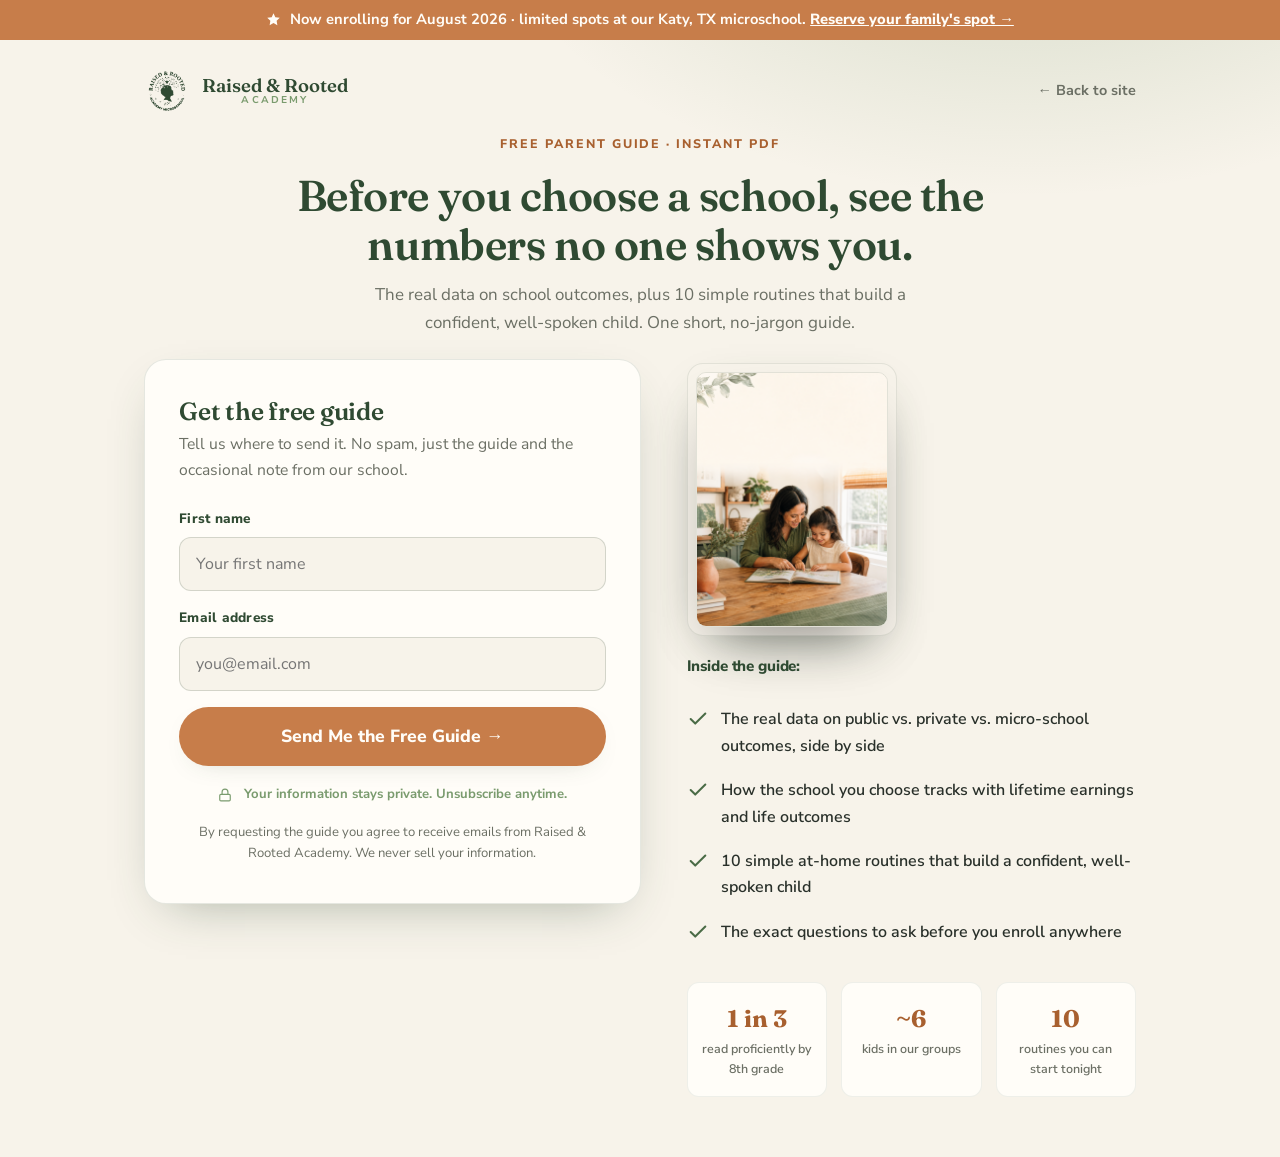
==== free-guide.html @ 7287f249 "Raised & Rooted Academy: landing page, lead-magnet opt-in, brand assets - Two-page site (main + free" ====
<!DOCTYPE html>
<html lang="en">
<head>
  <meta charset="UTF-8" />
  <meta name="viewport" content="width=device-width, initial-scale=1.0" />
  <title>Free Parent Guide: The Real Numbers Behind Your Child's Future | Raised &amp; Rooted Academy</title>
  <meta name="description" content="Get the free parent guide: the real data on public vs. private vs. micro-school outcomes, plus 10 simple at-home routines that build a confident, well-spoken child." />

  <link rel="preconnect" href="https://fonts.googleapis.com" />
  <link rel="preconnect" href="https://fonts.gstatic.com" crossorigin />
  <link href="https://fonts.googleapis.com/css2?family=Fraunces:ital,opsz,wght@0,9..144,400..700;1,9..144,400..600&family=Nunito+Sans:wght@400;600;700;800;900&display=swap" rel="stylesheet" />
  <link rel="stylesheet" href="styles.css" />
</head>
<body class="optin-body">

  <!-- Announcement bar -->
  <div class="announce-bar">
    <div class="inner">
      <svg class="star" viewBox="0 0 24 24"><path d="M12 2l2.9 6.26L22 9.27l-5 4.87 1.18 6.88L12 17.77l-6.18 3.25L7 14.14 2 9.27l7.1-1.01L12 2z"/></svg>
      <span>Now enrolling for <strong>August 2026</strong> · limited spots at our Katy, TX microschool. <a href="#optin-form">Reserve your family's spot →</a></span>
    </div>
  </div>

  <div class="optin-wrap">
    <div class="optin-top">
      <a class="brand" href="/" style="text-decoration:none;">
        <span class="brand-mark has-logo"><img src="assets/logo-green-transparent.png" alt="Raised & Rooted Academy logo" /></span>
        <span class="brand-name">Raised &amp; Rooted<small>Academy</small></span>
      </a>
      <a class="optin-back" href="/">← Back to site</a>
    </div>

    <div class="optin-hero">
      <span class="eyebrow">Free Parent Guide · Instant PDF</span>
      <h1>Before you choose a school, <span class="accent">see the numbers</span> no one shows you.</h1>
      <p class="optin-lead">The real data on school outcomes, plus 10 simple routines that build a confident, well-spoken child. One short, no-jargon guide.</p>
    </div>

    <div class="optin-grid">
      <!-- FORM — first in the DOM so it sits above the fold on mobile -->
      <div id="optin-form">
        <div class="form-card">
          <h2>Get the free guide</h2>
          <p class="fc-sub">Tell us where to send it. No spam, just the guide and the occasional note from our school.</p>

          <!--
            ============================================================
            EMAIL CAPTURE FORM
            To go live, set the form's `action` to your provider endpoint:
              • Formspree:  action="https://formspree.io/f/XXXXXXXX"  method="POST"
              • Getform:    action="https://getform.io/f/XXXXXXXX"   method="POST"
              • MailerLite/Mailchimp: paste their embed or set action to their POST URL
            The JS below will redirect to /thank-you.html on success.
            Until you set a real endpoint, submitting just goes to the
            thank-you page (no data is stored).
            ============================================================
          -->
          <form id="leadForm" action="REPLACE_WITH_YOUR_FORM_ENDPOINT" method="POST" novalidate>
            <div class="field">
              <label for="name">First name</label>
              <input type="text" id="name" name="name" placeholder="Your first name" autocomplete="given-name" required />
            </div>
            <div class="field">
              <label for="email">Email address</label>
              <input type="email" id="email" name="email" placeholder="you@email.com" autocomplete="email" required />
            </div>
            <!-- Optional honeypot for spam bots -->
            <input type="text" name="_gotcha" style="display:none" tabindex="-1" autocomplete="off" />

            <button type="submit" class="btn btn-primary btn-block btn-lg" id="submitBtn">Send Me the Free Guide →</button>
            <div class="trust-row"><svg class="lock-ico" viewBox="0 0 24 24"><rect x="3" y="11" width="18" height="11" rx="2"/><path d="M7 11V7a5 5 0 0 1 10 0v4"/></svg>Your information stays private. Unsubscribe anytime.</div>
            <p class="fineprint">By requesting the guide you agree to receive emails from Raised &amp; Rooted Academy. We never sell your information.</p>
          </form>
        </div>
      </div>

      <!-- SUPPORT — proof and details, below the fold on mobile -->
      <div class="support-col">
        <div class="optin-cover">
          <img class="cover-photo" src="assets/guide-cover.jpg" alt="The Raised & Rooted Academy free parent guide" style="border-radius:10px" />
        </div>
        <h4>Inside the guide:</h4>
        <ul class="optin-list">
          <li><svg viewBox="0 0 24 24"><polyline points="20 6 9 17 4 12"/></svg>The real data on public vs. private vs. micro-school outcomes, side by side</li>
          <li><svg viewBox="0 0 24 24"><polyline points="20 6 9 17 4 12"/></svg>How the school you choose tracks with lifetime earnings and life outcomes</li>
          <li><svg viewBox="0 0 24 24"><polyline points="20 6 9 17 4 12"/></svg>10 simple at-home routines that build a confident, well-spoken child</li>
          <li><svg viewBox="0 0 24 24"><polyline points="20 6 9 17 4 12"/></svg>The exact questions to ask before you enroll anywhere</li>
        </ul>
        <div class="mini-stats">
          <div class="mini-stat"><div class="n">1 in 3</div><div class="l">read proficiently by 8th grade</div></div>
          <div class="mini-stat"><div class="n">~6</div><div class="l">kids in our groups</div></div>
          <div class="mini-stat"><div class="n">10</div><div class="l">routines you can start tonight</div></div>
        </div>
      </div>
    </div>
  </div>

  <script>
    (function () {
      var form = document.getElementById('leadForm');
      var btn = document.getElementById('submitBtn');

      form.addEventListener('submit', function (e) {
        var action = form.getAttribute('action');
        var endpointReady = action && action.indexOf('REPLACE_WITH') === -1;

        // Basic validation
        var name = form.name.value.trim();
        var email = form.email.value.trim();
        if (!name || !email || email.indexOf('@') === -1) {
          return; // let native validation handle it
        }

        // Stash the name so the thank-you page can greet them
        try { localStorage.setItem('rr_lead_name', name); } catch (err) {}

        if (!endpointReady) {
          // No provider wired yet, skip the network call, go straight to thank-you
          e.preventDefault();
          window.location.href = '/thank-you.html';
          return;
        }

        // Endpoint is set: submit via fetch so we can redirect cleanly
        e.preventDefault();
        btn.textContent = 'Sending…';
        btn.disabled = true;

        var data = new FormData(form);
        fetch(action, { method: 'POST', body: data, headers: { 'Accept': 'application/json' } })
          .then(function () { window.location.href = '/thank-you.html'; })
          .catch(function () {
            // Even on error, don't trap the user, send them to thank-you
            window.location.href = '/thank-you.html';
          });
      });
    })();
  </script>
</body>
</html>
---- styles.css ----
/* ============================================================
   Raised & Rooted Academy — shared styles
   Warm & earthy palette: forest green, sage, cream, terracotta
   ============================================================ */

:root {
  --green-deep: #2f4a32;
  --green: #4a6b46;
  --sage: #7a9b6e;
  --sage-soft: #e4ecdd;
  --cream: #f7f3ea;
  --cream-deep: #efe8d8;
  --tan: #e8dcc4;
  --terracotta: #c77d4a;
  --terracotta-deep: #a8602f;
  --ink: #29302a;
  --muted: #6b6f64;
  --white: #fffdf8;
  --shadow: 0 18px 50px -24px rgba(47, 74, 50, 0.45);
  --shadow-soft: 0 8px 28px -18px rgba(47, 74, 50, 0.35);
  --radius: 18px;
  --maxw: 1120px;
  --font-display: "Fraunces", Georgia, "Times New Roman", serif;
  --font-body: "Nunito Sans", -apple-system, BlinkMacSystemFont, "Segoe UI", sans-serif;
}

* { box-sizing: border-box; margin: 0; padding: 0; }

html { scroll-behavior: smooth; }

body {
  font-family: var(--font-body);
  color: var(--ink);
  background: var(--cream);
  line-height: 1.65;
  -webkit-font-smoothing: antialiased;
  text-rendering: optimizeLegibility;
}

h1, h2, h3, h4 { font-family: var(--font-display); font-weight: 600; line-height: 1.12; color: var(--green-deep); letter-spacing: -0.01em; }

p { color: var(--ink); }

a { color: var(--terracotta-deep); text-decoration: none; }
a:hover { text-decoration: underline; }

img { max-width: 100%; display: block; }

.wrap { width: 100%; max-width: var(--maxw); margin: 0 auto; padding: 0 24px; }

.eyebrow {
  display: inline-block;
  font-size: 0.78rem;
  font-weight: 800;
  letter-spacing: 0.16em;
  text-transform: uppercase;
  color: var(--terracotta-deep);
  margin-bottom: 18px;
}

/* ---------- Buttons ---------- */
.btn {
  display: inline-flex;
  align-items: center;
  justify-content: center;
  gap: 10px;
  font-family: var(--font-body);
  font-weight: 800;
  font-size: 1.02rem;
  padding: 16px 30px;
  border-radius: 999px;
  border: 2px solid transparent;
  cursor: pointer;
  transition: transform 0.15s ease, box-shadow 0.2s ease, background 0.2s ease;
  text-decoration: none;
  line-height: 1;
}
.btn:hover { text-decoration: none; transform: translateY(-2px); }
.btn-primary { background: var(--terracotta); color: var(--white); box-shadow: var(--shadow-soft); }
.btn-primary:hover { background: var(--terracotta-deep); }
.btn-green { background: var(--green-deep); color: var(--white); box-shadow: var(--shadow-soft); }
.btn-green:hover { background: var(--green); }
.btn-ghost { background: transparent; color: var(--green-deep); border-color: rgba(47,74,50,0.25); }
.btn-ghost:hover { background: rgba(47,74,50,0.06); }
.btn-lg { padding: 19px 38px; font-size: 1.1rem; }
.btn-block { width: 100%; }

/* ---------- Header ---------- */
.site-header {
  position: sticky; top: 0; z-index: 50;
  background: rgba(247, 243, 234, 0.86);
  backdrop-filter: saturate(140%) blur(10px);
  border-bottom: 1px solid rgba(47,74,50,0.08);
}
.nav { display: flex; align-items: center; justify-content: space-between; height: 72px; }
.brand { display: flex; align-items: center; gap: 12px; }
.brand-mark {
  width: 38px; height: 38px; border-radius: 11px; flex: none;
  background: linear-gradient(150deg, var(--green) 0%, var(--green-deep) 100%);
  display: grid; place-items: center; color: var(--cream);
  font-family: var(--font-display); font-weight: 700; font-size: 1.15rem;
  box-shadow: inset 0 -2px 6px rgba(0,0,0,0.18);
}
.brand-name { font-family: var(--font-display); font-weight: 600; font-size: 1.16rem; color: var(--green-deep); line-height: 1.05; }
.brand-name small { display: block; font-family: var(--font-body); font-weight: 700; font-size: 0.62rem; letter-spacing: 0.22em; text-transform: uppercase; color: var(--sage); }
.nav-links { display: flex; align-items: center; gap: 30px; }
.nav-links a { color: var(--ink); font-weight: 700; font-size: 0.95rem; }
.nav-links a:hover { color: var(--terracotta-deep); text-decoration: none; }
.nav-cta { display: inline-flex; }

/* ---------- Hero ---------- */
.hero {
  position: relative;
  background:
    radial-gradient(1100px 540px at 78% -8%, rgba(122,155,110,0.30), transparent 60%),
    radial-gradient(800px 460px at 8% 12%, rgba(199,125,74,0.13), transparent 55%),
    var(--cream);
  padding: 84px 0 76px;
  overflow: hidden;
}
.hero-grid { display: grid; grid-template-columns: 1.08fr 0.92fr; gap: 56px; align-items: center; }
.hero h1 { font-size: clamp(2.5rem, 5vw, 3.9rem); margin-bottom: 22px; }
.hero h1 .accent { color: var(--terracotta-deep); font-style: italic; }
.hero-sub { font-size: 1.2rem; color: var(--muted); max-width: 540px; margin-bottom: 32px; }
.hero-cta-row { display: flex; gap: 14px; flex-wrap: wrap; align-items: center; }
.hero-trust { margin-top: 26px; display: flex; align-items: center; gap: 14px; color: var(--muted); font-size: 0.92rem; font-weight: 600; }
.hero-trust .dot { width: 5px; height: 5px; border-radius: 50%; background: var(--sage); }

.hero-card {
  background: var(--white);
  border: 1px solid rgba(47,74,50,0.10);
  border-radius: 24px;
  padding: 30px;
  box-shadow: var(--shadow);
  position: relative;
}
.hero-card h3 { font-size: 1.28rem; margin-bottom: 6px; }
.hero-card .hc-sub { font-size: 0.92rem; color: var(--muted); margin-bottom: 20px; }
.hc-stat { display: flex; align-items: baseline; gap: 12px; padding: 14px 0; border-top: 1px dashed rgba(47,74,50,0.16); }
.hc-stat:first-of-type { border-top: none; }
.hc-num { font-family: var(--font-display); font-weight: 700; font-size: 2rem; color: var(--terracotta-deep); flex: none; min-width: 92px; }
.hc-label { font-size: 0.95rem; color: var(--ink); }

/* ---------- Sections ---------- */
section { padding: 100px 0; }
.section-head { text-align: center; max-width: 720px; margin: 0 auto 56px; }
.section-head h2 { font-size: clamp(2rem, 3.6vw, 2.75rem); margin-bottom: 16px; }
.section-head p { font-size: 1.13rem; color: var(--muted); }

.bg-sage { background: var(--sage-soft); }
.bg-green { background: var(--green-deep); }
.bg-green h2, .bg-green h3, .bg-green p, .bg-green .section-head p { color: var(--cream); }
.bg-cream-deep { background: var(--cream-deep); }

/* ---------- Problem / stat cards ---------- */
.stat-grid { display: grid; grid-template-columns: repeat(3, 1fr); gap: 22px; }
.stat-card {
  background: var(--white); border: 1px solid rgba(47,74,50,0.10);
  border-radius: var(--radius); padding: 30px 26px; box-shadow: var(--shadow-soft);
}
.stat-card .big { font-family: var(--font-display); font-weight: 700; font-size: 2.9rem; color: var(--terracotta-deep); line-height: 1; margin-bottom: 12px; }
.stat-card p { color: var(--muted); font-size: 1rem; }
.stat-card .src { display:block; margin-top: 12px; font-size: 0.74rem; color: var(--sage); font-weight: 700; letter-spacing: 0.04em; }

/* ---------- Comparison table ---------- */
.compare {
  background: var(--white); border-radius: 22px; overflow: hidden;
  box-shadow: var(--shadow); border: 1px solid rgba(47,74,50,0.10);
}
.compare table { width: 100%; border-collapse: collapse; }
.compare th, .compare td { padding: 18px 20px; text-align: left; font-size: 0.98rem; }
.compare thead th { background: var(--green-deep); color: var(--cream); font-family: var(--font-display); font-weight: 600; font-size: 1.02rem; }
.compare thead th.col-us { background: var(--terracotta); }
.compare tbody tr:nth-child(even) { background: var(--cream); }
.compare tbody td:first-child { font-weight: 800; color: var(--green-deep); }
.compare td.col-us { font-weight: 800; color: var(--terracotta-deep); background: rgba(199,125,74,0.08); }
.compare .check { color: var(--green); font-weight: 900; }
.compare .cross { color: #b6695f; font-weight: 900; }

/* ---------- Feature / pillars ---------- */
.pillar-grid { display: grid; grid-template-columns: repeat(3, 1fr); gap: 26px; }
.pillar {
  background: var(--white); border: 1px solid rgba(47,74,50,0.10); border-radius: var(--radius);
  padding: 32px 28px; box-shadow: var(--shadow-soft);
}
.pillar .ico {
  width: 52px; height: 52px; border-radius: 13px; display: grid; place-items: center;
  background: var(--sage-soft); color: var(--green); margin-bottom: 20px;
}
.pillar .ico svg { width: 25px; height: 25px; stroke: currentColor; fill: none; stroke-width: 1.7; stroke-linecap: round; stroke-linejoin: round; }
.pillar h3 { font-size: 1.3rem; margin-bottom: 10px; }
.pillar p { color: var(--muted); }

/* ---------- Lead magnet band ---------- */
.magnet-band { background: linear-gradient(155deg, var(--green-deep) 0%, var(--green) 100%); position: relative; overflow: hidden; }
.magnet-grid { display: grid; grid-template-columns: 1fr 0.85fr; gap: 50px; align-items: center; }
.magnet-grid h2 { color: var(--cream); font-size: clamp(2rem, 3.6vw, 2.7rem); margin-bottom: 18px; }
.magnet-grid p { color: rgba(247,243,234,0.85); font-size: 1.14rem; margin-bottom: 14px; }
.magnet-list { list-style: none; margin: 22px 0 30px; }
.magnet-list li { color: var(--cream); padding: 8px 0 8px 32px; position: relative; font-weight: 600; }
.magnet-list li::before { content: "✓"; position: absolute; left: 0; color: var(--terracotta); font-weight: 900; font-size: 1.1rem; }
.magnet-cover {
  background: var(--cream); border-radius: 16px; padding: 8px; box-shadow: 0 30px 60px -24px rgba(0,0,0,0.55);
  transform: rotate(2.5deg);
}
.magnet-cover-inner {
  border: 2px solid var(--tan); border-radius: 10px; padding: 38px 30px; text-align: center;
  background: linear-gradient(180deg, var(--white), var(--cream));
}
.magnet-cover-inner .kicker { font-size: 0.72rem; letter-spacing: 0.18em; text-transform: uppercase; color: var(--terracotta-deep); font-weight: 800; }
.magnet-cover-inner h4 { font-family: var(--font-display); font-size: 1.55rem; color: var(--green-deep); margin: 14px 0; line-height: 1.15; }
.magnet-cover-inner .free-tag { display:inline-block; margin-top: 10px; background: var(--terracotta); color: var(--white); font-weight: 800; font-size: 0.8rem; padding: 6px 16px; border-radius: 999px; letter-spacing: 0.05em; }

/* ---------- Testimonials ---------- */
.quote-grid { display: grid; grid-template-columns: repeat(3, 1fr); gap: 24px; }
.quote {
  background: var(--white); border: 1px solid rgba(47,74,50,0.10); border-radius: var(--radius);
  padding: 30px 28px; box-shadow: var(--shadow-soft);
}
.quote .stars { color: var(--terracotta); letter-spacing: 2px; margin-bottom: 14px; }
.quote p { font-size: 1.04rem; color: var(--ink); font-style: italic; margin-bottom: 18px; }
.quote .who { font-weight: 800; color: var(--green-deep); font-style: normal; }
.quote .who small { display:block; font-weight: 600; color: var(--muted); font-size: 0.85rem; }

/* ---------- FAQ ---------- */
.faq-list { max-width: 800px; margin: 0 auto; }
.faq-item { background: var(--white); border: 1px solid rgba(47,74,50,0.10); border-radius: 14px; margin-bottom: 14px; overflow: hidden; }
.faq-item summary { cursor: pointer; padding: 22px 26px; font-weight: 800; font-size: 1.08rem; color: var(--green-deep); list-style: none; display: flex; justify-content: space-between; align-items: center; gap: 16px; }
.faq-item summary::-webkit-details-marker { display: none; }
.faq-item summary::after { content: "+"; font-size: 1.5rem; color: var(--terracotta); font-weight: 400; transition: transform 0.2s; }
.faq-item[open] summary::after { transform: rotate(45deg); }
.faq-item .faq-body { padding: 0 26px 24px; color: var(--muted); }

/* ---------- Final CTA ---------- */
.final-cta { text-align: center; }
.final-cta h2 { color: var(--cream); font-size: clamp(2.1rem, 4vw, 3rem); margin-bottom: 18px; }
.final-cta p { color: rgba(247,243,234,0.85); font-size: 1.2rem; max-width: 600px; margin: 0 auto 32px; }

/* ---------- Footer ---------- */
.site-footer { background: #20311f; color: rgba(247,243,234,0.72); padding: 56px 0 30px; }
.footer-grid { display: grid; grid-template-columns: 1.4fr 1fr 1fr; gap: 40px; margin-bottom: 40px; }
.site-footer .brand-name { color: var(--cream); }
.site-footer p { color: rgba(247,243,234,0.6); font-size: 0.95rem; margin-top: 14px; max-width: 320px; }
.footer-col h5 { color: var(--cream); font-family: var(--font-body); font-weight: 800; font-size: 0.82rem; letter-spacing: 0.12em; text-transform: uppercase; margin-bottom: 16px; }
.footer-col a { display: block; color: rgba(247,243,234,0.72); margin-bottom: 10px; font-size: 0.95rem; }
.footer-col a:hover { color: var(--cream); }
.footer-bottom { border-top: 1px solid rgba(247,243,234,0.14); padding-top: 22px; display: flex; justify-content: space-between; flex-wrap: wrap; gap: 12px; font-size: 0.85rem; color: rgba(247,243,234,0.5); }

/* ============================================================
   Opt-in (lead magnet) page
   ============================================================ */
.optin-body { background: radial-gradient(900px 520px at 80% -10%, rgba(122,155,110,0.28), transparent 60%), var(--cream); min-height: 100vh; }
.optin-wrap { max-width: 1040px; margin: 0 auto; padding: 28px 24px 60px; }
.optin-top { text-align: center; margin-bottom: 14px; }
.optin-grid { display: grid; grid-template-columns: 1fr 1fr; gap: 48px; align-items: center; margin-top: 30px; }
.optin-grid h1 { font-size: clamp(2.1rem, 4.4vw, 3.1rem); margin-bottom: 18px; }
.optin-grid h1 .accent { color: var(--terracotta-deep); font-style: italic; }
.optin-lead { font-size: 1.16rem; color: var(--muted); margin-bottom: 24px; }
.optin-list { list-style: none; margin: 22px 0; }
.optin-list li { padding: 9px 0 9px 34px; position: relative; font-weight: 600; color: var(--ink); }
.optin-list li::before { content: "🌱"; position: absolute; left: 0; font-size: 1rem; }

.form-card {
  background: var(--white); border: 1px solid rgba(47,74,50,0.12); border-radius: 22px;
  padding: 38px 34px; box-shadow: var(--shadow);
}
.form-card h2 { font-size: 1.55rem; margin-bottom: 6px; }
.form-card .fc-sub { color: var(--muted); font-size: 0.98rem; margin-bottom: 24px; }
.field { margin-bottom: 16px; }
.field label { display: block; font-weight: 800; font-size: 0.85rem; color: var(--green-deep); margin-bottom: 7px; letter-spacing: 0.02em; }
.field input {
  width: 100%; padding: 15px 16px; font-size: 1rem; font-family: var(--font-body);
  border: 1.5px solid rgba(47,74,50,0.18); border-radius: 12px; background: var(--cream);
  color: var(--ink); transition: border 0.15s, box-shadow 0.15s;
}
.field input:focus { outline: none; border-color: var(--sage); box-shadow: 0 0 0 4px rgba(122,155,110,0.18); background: var(--white); }
.form-card .fineprint { font-size: 0.82rem; color: var(--muted); margin-top: 16px; text-align: center; }
.form-card .fineprint a { color: var(--terracotta-deep); }
.trust-row { display: flex; align-items: center; justify-content: center; gap: 8px; margin-top: 18px; color: var(--sage); font-size: 0.82rem; font-weight: 700; }

.optin-cover {
  background: var(--cream); border-radius: 16px; padding: 8px; box-shadow: var(--shadow);
  border: 1px solid rgba(47,74,50,0.10); margin-bottom: 26px; max-width: 280px;
}
.optin-cover .magnet-cover-inner { padding: 30px 24px; }

.mini-stats { display: grid; grid-template-columns: repeat(3, 1fr); gap: 14px; margin-top: 28px; }
.mini-stat { text-align: center; background: var(--white); border-radius: 12px; padding: 16px 8px; border: 1px solid rgba(47,74,50,0.08); }
.mini-stat .n { font-family: var(--font-display); font-weight: 700; font-size: 1.5rem; color: var(--terracotta-deep); }
.mini-stat .l { font-size: 0.78rem; color: var(--muted); font-weight: 600; }

/* ---------- Thank you ---------- */
.ty-card { max-width: 620px; margin: 8vh auto; background: var(--white); border-radius: 22px; padding: 50px 42px; text-align: center; box-shadow: var(--shadow); border: 1px solid rgba(47,74,50,0.10); }
.ty-emoji { font-size: 3.4rem; margin-bottom: 14px; }
.ty-card h1 { font-size: 2.2rem; margin-bottom: 14px; }
.ty-card p { color: var(--muted); font-size: 1.1rem; margin-bottom: 16px; }

/* ---------- Responsive ---------- */
@media (max-width: 880px) {
  .hero-grid, .magnet-grid, .optin-grid, .footer-grid { grid-template-columns: 1fr; gap: 36px; }
  .stat-grid, .pillar-grid, .quote-grid { grid-template-columns: 1fr; }
  .nav-links { display: none; }
  .hero { padding: 56px 0 50px; }
  section { padding: 56px 0; }
  .magnet-cover { transform: none; max-width: 360px; margin: 0 auto; }
  .compare { overflow-x: auto; }
  .compare table { min-width: 560px; }
  .optin-cover { margin: 0 auto 26px; }
}
@media (max-width: 520px) {
  .hero-cta-row { flex-direction: column; align-items: stretch; }
  .btn { width: 100%; }
  .footer-bottom { flex-direction: column; }
}

/* ============================================================
   Professional polish — photography, restraint, credibility
   ============================================================ */

/* Header: add location + phone, refine */
.nav-meta { display: flex; align-items: center; gap: 18px; }
.nav-phone { display: inline-flex; align-items: center; gap: 7px; font-weight: 800; font-size: 0.92rem; color: var(--green-deep); }
.nav-phone svg { width: 16px; height: 16px; stroke: var(--sage); fill: none; stroke-width: 1.8; }
.nav-phone:hover { text-decoration: none; color: var(--terracotta-deep); }

/* Hero photography */
.hero-photo-frame { position: relative; }
.hero-photo {
  width: 100%; border-radius: 22px; box-shadow: var(--shadow);
  border: 1px solid rgba(47,74,50,0.10); aspect-ratio: 3 / 2; object-fit: cover; display: block;
}
.stat-badge {
  position: absolute; left: -22px; bottom: -22px;
  background: var(--white); border: 1px solid rgba(47,74,50,0.10);
  border-radius: 16px; padding: 16px 20px; box-shadow: var(--shadow);
  display: flex; align-items: center; gap: 14px; max-width: 250px;
}
.stat-badge .sb-num { font-family: var(--font-display); font-weight: 700; font-size: 2.1rem; color: var(--terracotta-deep); line-height: 1; }
.stat-badge .sb-label { font-size: 0.82rem; color: var(--muted); font-weight: 600; line-height: 1.35; }

/* Trust bar under hero */
.trust-bar { border-top: 1px solid rgba(47,74,50,0.10); border-bottom: 1px solid rgba(47,74,50,0.10); background: var(--white); }
.trust-bar .wrap { display: flex; align-items: center; justify-content: space-between; gap: 24px; padding-top: 20px; padding-bottom: 20px; flex-wrap: wrap; }
.trust-item { display: flex; align-items: center; gap: 10px; color: var(--green-deep); font-weight: 700; font-size: 0.92rem; }
.trust-item svg { width: 19px; height: 19px; stroke: var(--sage); fill: none; stroke-width: 1.8; stroke-linecap: round; stroke-linejoin: round; flex: none; }

/* Two-column feature (approach photo) */
.feature-split { display: grid; grid-template-columns: 1fr 1fr; gap: 56px; align-items: center; }
.feature-split .fs-media img { width: 100%; border-radius: 20px; box-shadow: var(--shadow); border: 1px solid rgba(47,74,50,0.10); aspect-ratio: 4 / 3; object-fit: cover; }
.feature-split h2 { font-size: clamp(1.9rem, 3.2vw, 2.5rem); margin-bottom: 18px; }
.feature-list { list-style: none; margin-top: 22px; }
.feature-list li { position: relative; padding: 11px 0 11px 36px; border-top: 1px solid rgba(47,74,50,0.08); font-weight: 600; color: var(--ink); }
.feature-list li:first-child { border-top: none; }
.feature-list li svg { position: absolute; left: 0; top: 12px; width: 22px; height: 22px; stroke: var(--green); fill: none; stroke-width: 2; stroke-linecap: round; stroke-linejoin: round; }

/* Refined citations */
.stat-card .src { color: var(--muted); font-weight: 700; opacity: 0.85; }
.research-note { text-align: center; margin-top: 38px; font-size: 0.86rem; color: var(--muted); max-width: 720px; margin-left: auto; margin-right: auto; }

/* Testimonial avatars */
.quote .who-row { display: flex; align-items: center; gap: 13px; }
.avatar { width: 46px; height: 46px; border-radius: 50%; flex: none; display: grid; place-items: center; font-family: var(--font-display); font-weight: 700; color: var(--cream); font-size: 1.05rem; }
.avatar.a1 { background: linear-gradient(150deg, var(--sage), var(--green)); }
.avatar.a2 { background: linear-gradient(150deg, var(--terracotta), var(--terracotta-deep)); }
.avatar.a3 { background: linear-gradient(150deg, var(--green), var(--green-deep)); }

/* Optin list — swap emoji bullet for clean check */
.optin-list li::before { content: ""; }
.optin-list li { padding-left: 34px; }
.optin-list li svg { position: absolute; left: 0; top: 11px; width: 22px; height: 22px; stroke: var(--green); fill: none; stroke-width: 2.2; stroke-linecap: round; stroke-linejoin: round; }
.optin-list li { position: relative; }

/* Real guide-cover photo */
.cover-photo { width: 100%; border-radius: 16px; box-shadow: 0 30px 60px -24px rgba(0,0,0,0.45); border: 1px solid rgba(47,74,50,0.10); display: block; }

@media (max-width: 880px) {
  .feature-split { grid-template-columns: 1fr; gap: 30px; }
  .feature-split .fs-media { order: -1; }
  .stat-badge { left: 12px; bottom: -18px; }
  .trust-bar .wrap { justify-content: flex-start; gap: 18px 28px; }
  .nav-phone span { display: none; }
}

/* ============================================================
   Announcement bar + opt-in efficiency redesign
   ============================================================ */
.announce-bar { background: var(--terracotta); color: var(--white); }
.announce-bar .inner {
  max-width: var(--maxw); margin: 0 auto; padding: 10px 24px;
  display: flex; align-items: center; justify-content: center; gap: 9px;
  text-align: center; font-size: 0.92rem; font-weight: 700; line-height: 1.35; flex-wrap: wrap;
}
.announce-bar a { color: var(--white); text-decoration: underline; font-weight: 800; white-space: nowrap; }
.announce-bar a:hover { color: var(--cream); }
.announce-bar .star { width: 15px; height: 15px; fill: var(--white); flex: none; }

/* Logo image as the corner brand mark */
.brand-mark.has-logo { background: none; box-shadow: none; padding: 0; width: 46px; height: 46px; border-radius: 0; }
.brand-mark img { width: 100%; height: 100%; object-fit: contain; display: block; }

/* Opt-in: compact hero + form-first-on-mobile grid */
.optin-top { display: flex; align-items: center; justify-content: space-between; margin-bottom: 6px; }
.optin-back { color: var(--muted); font-weight: 700; font-size: 0.9rem; }
.optin-back:hover { color: var(--terracotta-deep); }
.optin-hero { text-align: center; max-width: 720px; margin: 16px auto 22px; }
.optin-hero h1 { font-size: clamp(1.85rem, 4vw, 2.7rem); margin-bottom: 12px; }
.optin-hero .optin-lead { font-size: 1.06rem; margin: 0 auto; max-width: 600px; }
.support-col h4 { font-family: var(--font-body); font-weight: 800; font-size: 0.95rem; color: var(--green-deep); margin-bottom: 8px; }
.support-col .optin-cover { max-width: 210px; margin: 0 0 22px; }
.lock-ico { width: 14px; height: 14px; stroke: var(--sage); fill: none; stroke-width: 2; vertical-align: -2px; margin-right: 4px; }

@media (min-width: 881px) {
  .optin-grid { grid-template-columns: 1.05fr 0.95fr; gap: 46px; align-items: start; margin-top: 6px; }
  .support-col { padding-top: 4px; }
}
@media (max-width: 880px) {
  /* Compact everything above the form so the form lands above the fold */
  .optin-wrap { padding-top: 14px; }
  .optin-top { margin-bottom: 2px; }
  .optin-top .brand-name { font-size: 1rem; }
  .optin-hero { margin: 8px auto 14px; }
  .optin-hero h1 { font-size: 1.5rem; line-height: 1.16; margin-bottom: 8px; }
  .optin-hero .optin-lead { font-size: 0.96rem; }
  .form-card { padding: 22px 20px; }
  .form-card h2 { font-size: 1.35rem; }
  .form-card .fc-sub { font-size: 0.92rem; margin-bottom: 16px; }
  .field { margin-bottom: 12px; }
  .field input { padding: 13px 15px; }
  .support-col { margin-top: 32px; }
  .support-col .optin-cover { margin: 0 auto 20px; }
  .announce-bar .inner { font-size: 0.83rem; padding: 9px 18px; }
}
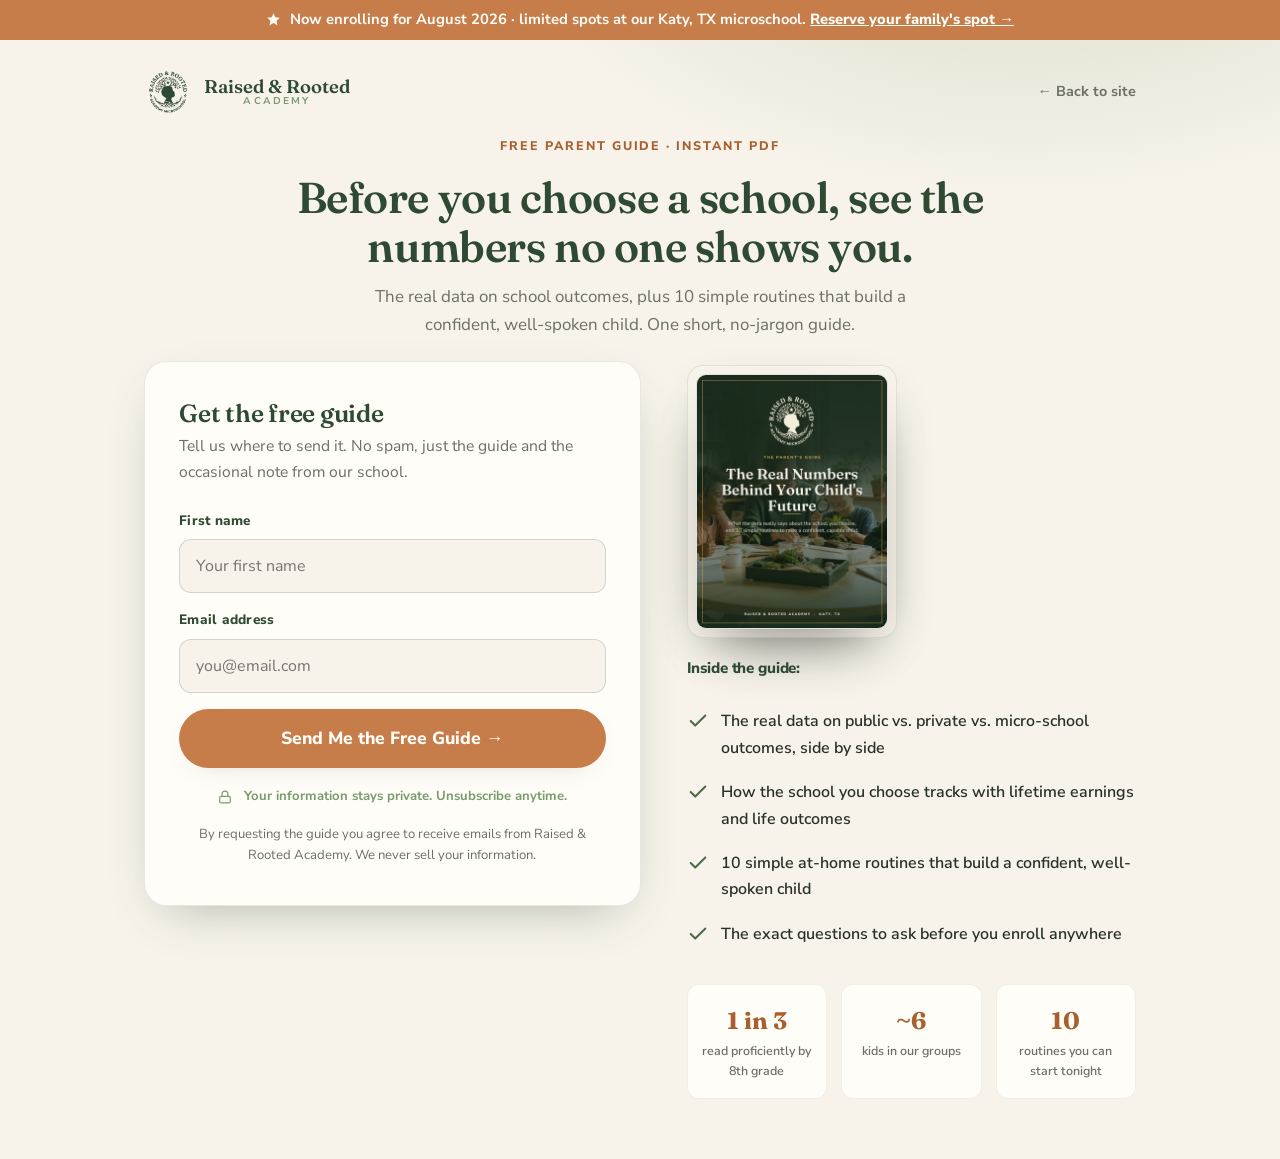
==== commit 2d2a18f7: "Add branded ebook cover for the free guide - kie.ai (GPT Image 2) generated cover background + compo" ====
--- a/free-guide.html
+++ b/free-guide.html
@@ -77,7 +77,7 @@
       <!-- SUPPORT — proof and details, below the fold on mobile -->
       <div class="support-col">
         <div class="optin-cover">
-          <img class="cover-photo" src="assets/guide-cover.jpg" alt="The Raised & Rooted Academy free parent guide" style="border-radius:10px" />
+          <img class="cover-photo" src="assets/guide-cover-ebook.png" alt="The Raised & Rooted Academy free parent guide" style="border-radius:10px" />
         </div>
         <h4>Inside the guide:</h4>
         <ul class="optin-list">
--- a/styles.css
+++ b/styles.css
@@ -394,8 +394,8 @@
 .announce-bar a:hover { color: var(--cream); }
 .announce-bar .star { width: 15px; height: 15px; fill: var(--white); flex: none; }
 
-/* Logo image as the corner brand mark */
-.brand-mark.has-logo { background: none; box-shadow: none; padding: 0; width: 46px; height: 46px; border-radius: 0; }
+/* Logo image as the corner brand mark — all-green mark sits straight on cream */
+.brand-mark.has-logo { background: none; box-shadow: none; padding: 0; width: 48px; height: 48px; border-radius: 0; }
 .brand-mark img { width: 100%; height: 100%; object-fit: contain; display: block; }
 
 /* Opt-in: compact hero + form-first-on-mobile grid */
